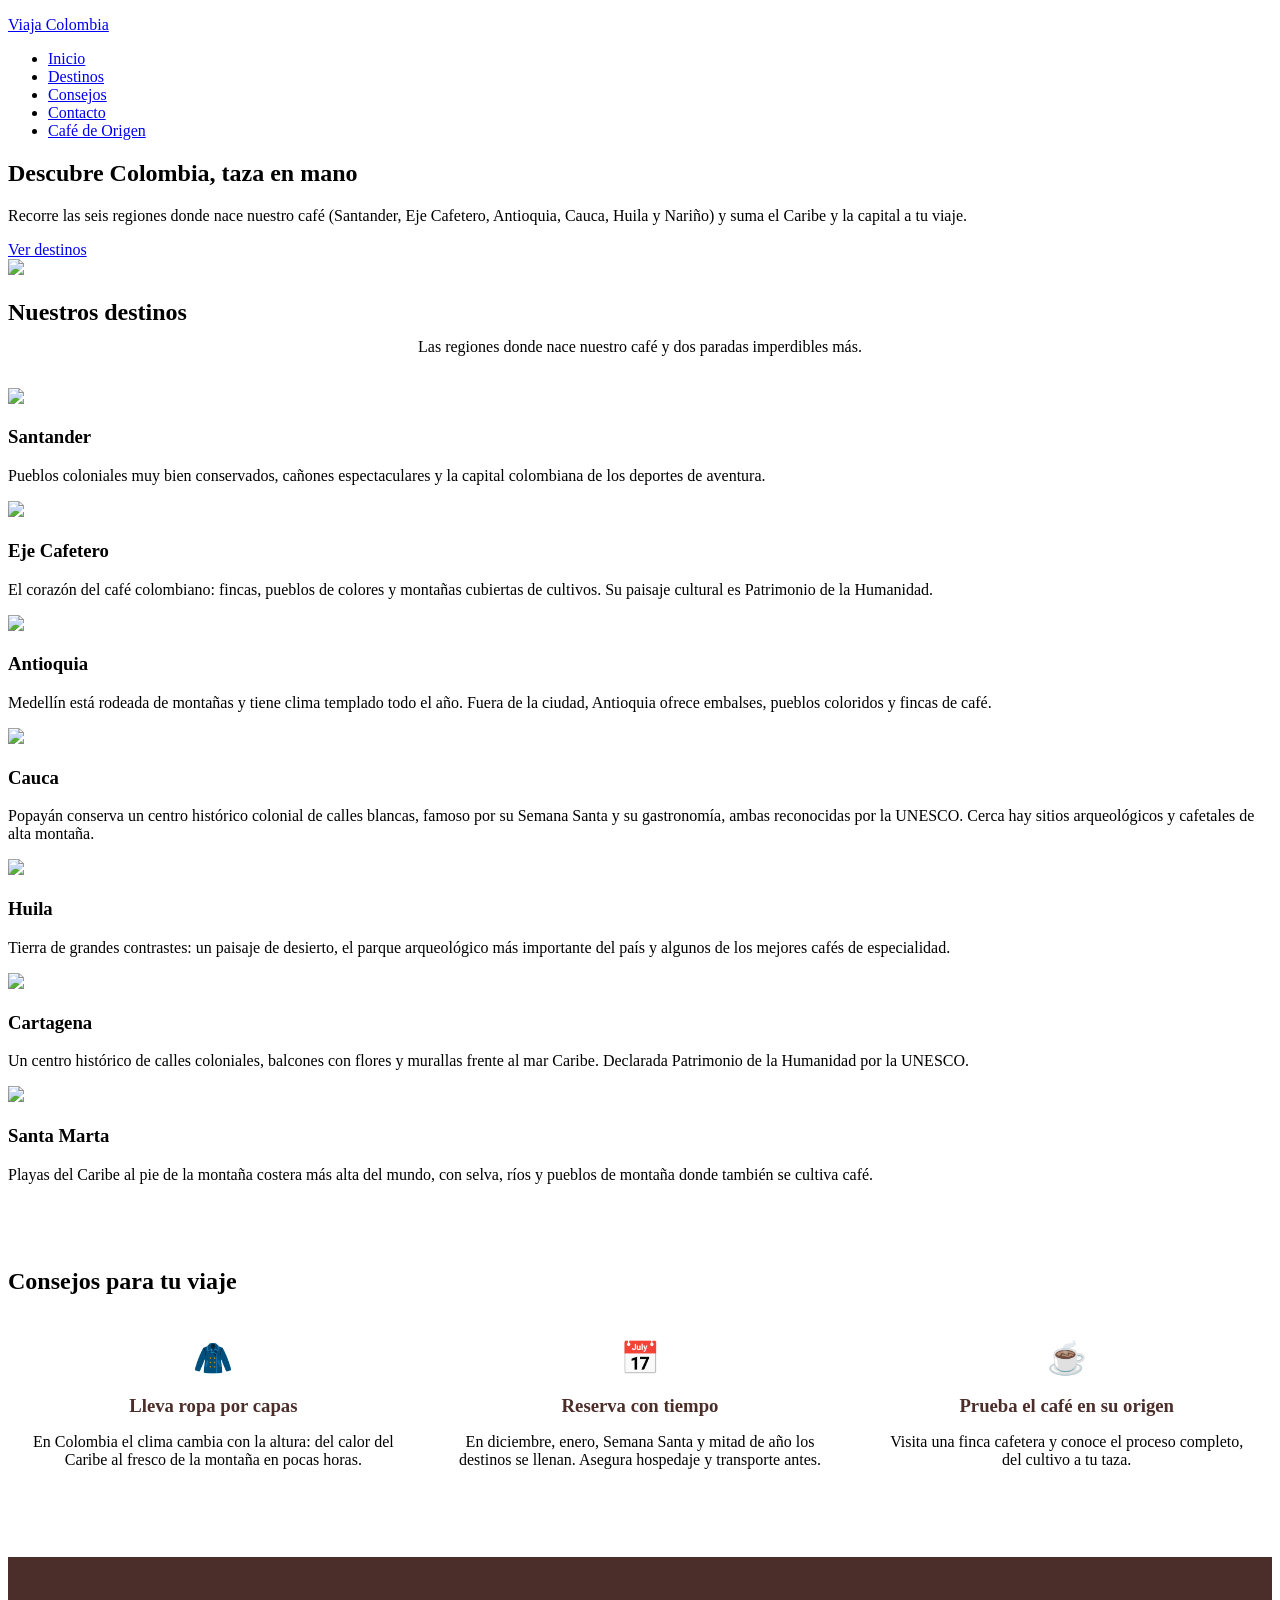
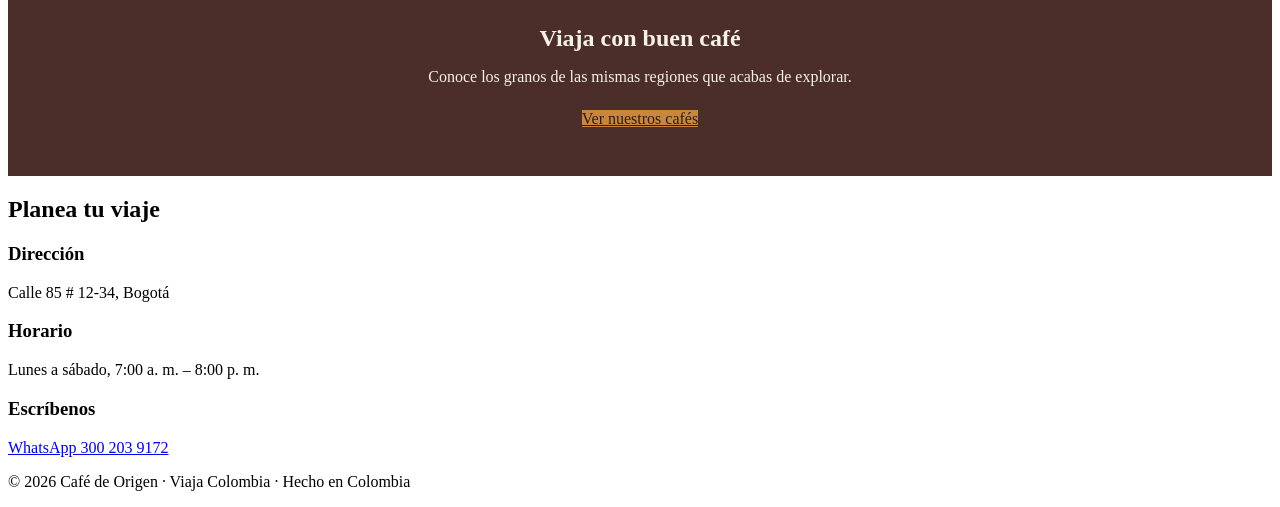
==== index.html @ 2567d195 "Add files via upload" ====
<!DOCTYPE html>
<html lang="es">
<head>
    <meta charset="UTF-8">
    <meta name="viewport" content="width=device-width, initial-scale=1.0">
    <meta name="description" content="Destinos para viajar por Colombia: las seis regiones cafeteras, el Caribe y la capital.">
    <title>Viaja Colombia | Café de Origen</title>
    <link rel="stylesheet" href="../css/styles.css">
    <link rel="stylesheet" href="styles1.css">
</head>
<body>

    <p class="mensaje"></p>

    <header class="header">
        <div class="contenedor header__contenido">
            <a href="#inicio" class="logo">Viaja Colombia</a>
            <nav aria-label="Principal">
                <ul class="nav__lista">
                    <li><a href="#inicio">Inicio</a></li>
                    <li><a href="#destinos">Destinos</a></li>
                    <li><a href="#consejos">Consejos</a></li>
                    <li><a href="#contacto">Contacto</a></li>
                    <li><a href="../index.html" class="nav__destacado">Café de Origen</a></li>
                </ul>
            </nav>
        </div>
    </header>

    <main>

        <section class="hero" id="inicio">
            <div class="contenedor hero__contenido">
                <div class="hero__texto">
                    <h1>Descubre Colombia, taza en mano</h1>
                    <p>Recorre las seis regiones donde nace nuestro café (Santander, Eje Cafetero, Antioquia, Cauca, Huila y Nariño) y suma el Caribe y la capital a tu viaje.</p>
                    <a href="#destinos" class="boton">Ver destinos</a>
                </div>
                <img class="hero__imagen" src="/img/vc-banner.png">
            </div>
        </section>

        <section class="productos" id="destinos">
            <div class="contenedor">
                <h2>Nuestros destinos</h2>
                <p class="intro">Las regiones donde nace nuestro café y dos paradas imperdibles más.</p>
                <div class="tarjetas">
                    
                    <article class="tarjeta">
                        <img src="/img/vc-santander.jpg">
                        <div class="tarjeta__cuerpo">
                            <h3>Santander</h3>
                            <p>Pueblos coloniales muy bien conservados, cañones espectaculares y la capital colombiana de los deportes de aventura.</p>
                        </div>
                    </article>

                    
                    <article class="tarjeta">
                        <img src="/img/vc-eje-cafetero.jpg">
                        <div class="tarjeta__cuerpo">
                            <h3>Eje Cafetero</h3>
                            <p>El corazón del café colombiano: fincas, pueblos de colores y montañas cubiertas de cultivos. Su paisaje cultural es Patrimonio de la Humanidad.</p>
                        </div>
                    </article>

                    <article class="tarjeta">
                        <img src="/img/vc-antioquia.jpg">
                        <div class="tarjeta__cuerpo">
                            <h3>Antioquia</h3>
                            <p>Medellín está rodeada de montañas y tiene clima templado todo el año. Fuera de la ciudad, Antioquia ofrece embalses, pueblos coloridos y fincas de café.</p>
                        </div>
                    </article>                

                    <article class="tarjeta">
                        <img src="/img/vc-cauca.jpg">
                        <div class="tarjeta__cuerpo">
                            <h3>Cauca</h3>
                            <p>Popayán conserva un centro histórico colonial de calles blancas, famoso por su Semana Santa y su gastronomía, ambas reconocidas por la UNESCO. Cerca hay sitios arqueológicos y cafetales de alta montaña.</p>
                        </div>
                    </article>

                    <article class="tarjeta">
                        <img src="/img/vc-huila.jpg">
                        <div class="tarjeta__cuerpo">
                            <h3>Huila</h3>
                            <p>Tierra de grandes contrastes: un paisaje de desierto, el parque arqueológico más importante del país y algunos de los mejores cafés de especialidad.</p>
                        </div>
                    </article>

                    <article class="tarjeta">
                        <img src="/img/vc-cartagena.jpg">
                        <div class="tarjeta__cuerpo">
                            <h3>Cartagena</h3>
                            <p>Un centro histórico de calles coloniales, balcones con flores y murallas frente al mar Caribe. Declarada Patrimonio de la Humanidad por la UNESCO.</p>
                        </div>
                    </article>

                    <article class="tarjeta">
                        <img src="/img/vc-santa-marta.jpg">
                        <div class="tarjeta__cuerpo">
                            <h3>Santa Marta</h3>
                            <p>Playas del Caribe al pie de la montaña costera más alta del mundo, con selva, ríos y pueblos de montaña donde también se cultiva café.</p>
                        </div>
                    </article>

                </div>
            </div>
        </section>

        <section class="consejos" id="consejos">
            <div class="contenedor">
                <h2>Consejos para tu viaje</h2>
                <div class="consejos__grid">
                    <div class="consejo">
                        <span class="consejo__icono" aria-hidden="true">🧥</span>
                        <h3>Lleva ropa por capas</h3>
                        <p>En Colombia el clima cambia con la altura: del calor del Caribe al fresco de la montaña en pocas horas.</p>
                    </div>
                    <div class="consejo">
                        <span class="consejo__icono" aria-hidden="true">📅</span>
                        <h3>Reserva con tiempo</h3>
                        <p>En diciembre, enero, Semana Santa y mitad de año los destinos se llenan. Asegura hospedaje y transporte antes.</p>
                    </div>
                    <div class="consejo">
                        <span class="consejo__icono" aria-hidden="true">☕</span>
                        <h3>Prueba el café en su origen</h3>
                        <p>Visita una finca cafetera y conoce el proceso completo, del cultivo a tu taza.</p>
                    </div>
                </div>
            </div>
        </section>

        <section class="cta">
            <div class="contenedor">
                <h2>Viaja con buen café</h2>
                <p>Conoce los granos de las mismas regiones que acabas de explorar.</p>
                <a href="../index.html#productos" class="boton boton--claro">Ver nuestros cafés</a>
            </div>
        </section>

        <section class="contacto" id="contacto">
            <div class="contenedor">
                <h2>Planea tu viaje</h2>
                <div class="contacto__grid">
                    <div class="contacto__bloque">
                        <h3>Dirección</h3>
                        <p>Calle 85 # 12-34, Bogotá</p>
                    </div>
                    <div class="contacto__bloque">
                        <h3>Horario</h3>
                        <p>Lunes a sábado, 7:00 a. m. – 8:00 p. m.</p>
                    </div>
                    <div class="contacto__bloque">
                        <h3>Escríbenos</h3>
                        <p><a href="https://wa.me/573002039172">WhatsApp 300 203 9172</a></p>
                    </div>
                </div>
            </div>
        </section>

    </main>

    <footer class="footer">
        <p>© 2026 Café de Origen · Viaja Colombia · Hecho en Colombia</p>
    </footer>

</body>
</html>
---- styles1.css ----
/* ==========================================================
   Estilos propios de Viaja Colombia.
   Esta página reutiliza ../css/styles.css (header, hero,
   tarjetas, contacto y footer); aquí solo va lo nuevo.
   ========================================================== */

.intro {
    text-align: center;
    max-width: 700px;
    margin: -0.5rem auto 2rem;
}

/* ===== Tarjetas de destinos ===== */
.tarjetas {
    align-items: start; /* una tarjeta abierta no estira a las demás */
}

.etiqueta {
    display: inline-block;
    background-color: #c8873d;
    color: #2b1d1a;
    font-size: 0.75rem;
    font-weight: 700;
    padding: 0.15rem 0.75rem;
    border-radius: 999px;
    margin-bottom: 0.5rem;
}

.dato {
    display: block;
    margin-top: 0.75rem;
    font-size: 0.9rem;
    font-weight: 700;
    color: #2f5d50;
}

.tarjeta details {
    margin-top: 1rem;
}

.tarjeta summary.boton {
    cursor: pointer;
    list-style: none;
}

.tarjeta summary.boton::-webkit-details-marker {
    display: none;
}

.tarjeta summary:focus-visible {
    outline: 3px solid #c8873d;
    outline-offset: 2px;
}

.tarjeta__detalle {
    margin-top: 1rem;
}

.tarjeta__detalle p {
    margin-bottom: 0.5rem;
}

.tarjeta__detalle ul {
    list-style: disc;
    padding-left: 1.25rem;
    margin-bottom: 0.75rem;
}

.tarjeta__detalle li {
    margin-bottom: 0.25rem;
}

.enlace-cafe {
    color: #2f5d50;
    font-weight: 700;
    text-decoration: underline;
}

/* ===== Consejos (móvil: 1 columna) ===== */
.consejos {
    padding: 3rem 0;
}

.consejos__grid {
    display: flex;
    flex-direction: column;
    gap: 1rem;
}

.consejo {
    background-color: #ffffff;
    padding: 1.5rem;
    border-radius: 1rem;
    text-align: center;
}

.consejo__icono {
    display: block;
    font-size: 2rem;
    margin-bottom: 0.5rem;
}

.consejo h3 {
    color: #4b2e2a;
    margin-bottom: 0.25rem;
}

/* ===== Llamada a la acción ===== */
.cta {
    background-color: #4b2e2a;
    color: #f7f1e8;
    text-align: center;
    padding: 3rem 0;
}

.cta h2 {
    color: #f7f1e8;
    margin-bottom: 0.75rem;
}

.cta p {
    margin-bottom: 1.5rem;
}

.boton--claro {
    background-color: #c8873d;
    color: #2b1d1a;
}

/* ===== Tablet (768px en adelante) ===== */
@media (min-width: 768px) {
    .consejos__grid {
        flex-direction: row;
    }

    .consejo {
        flex: 1;
    }
}
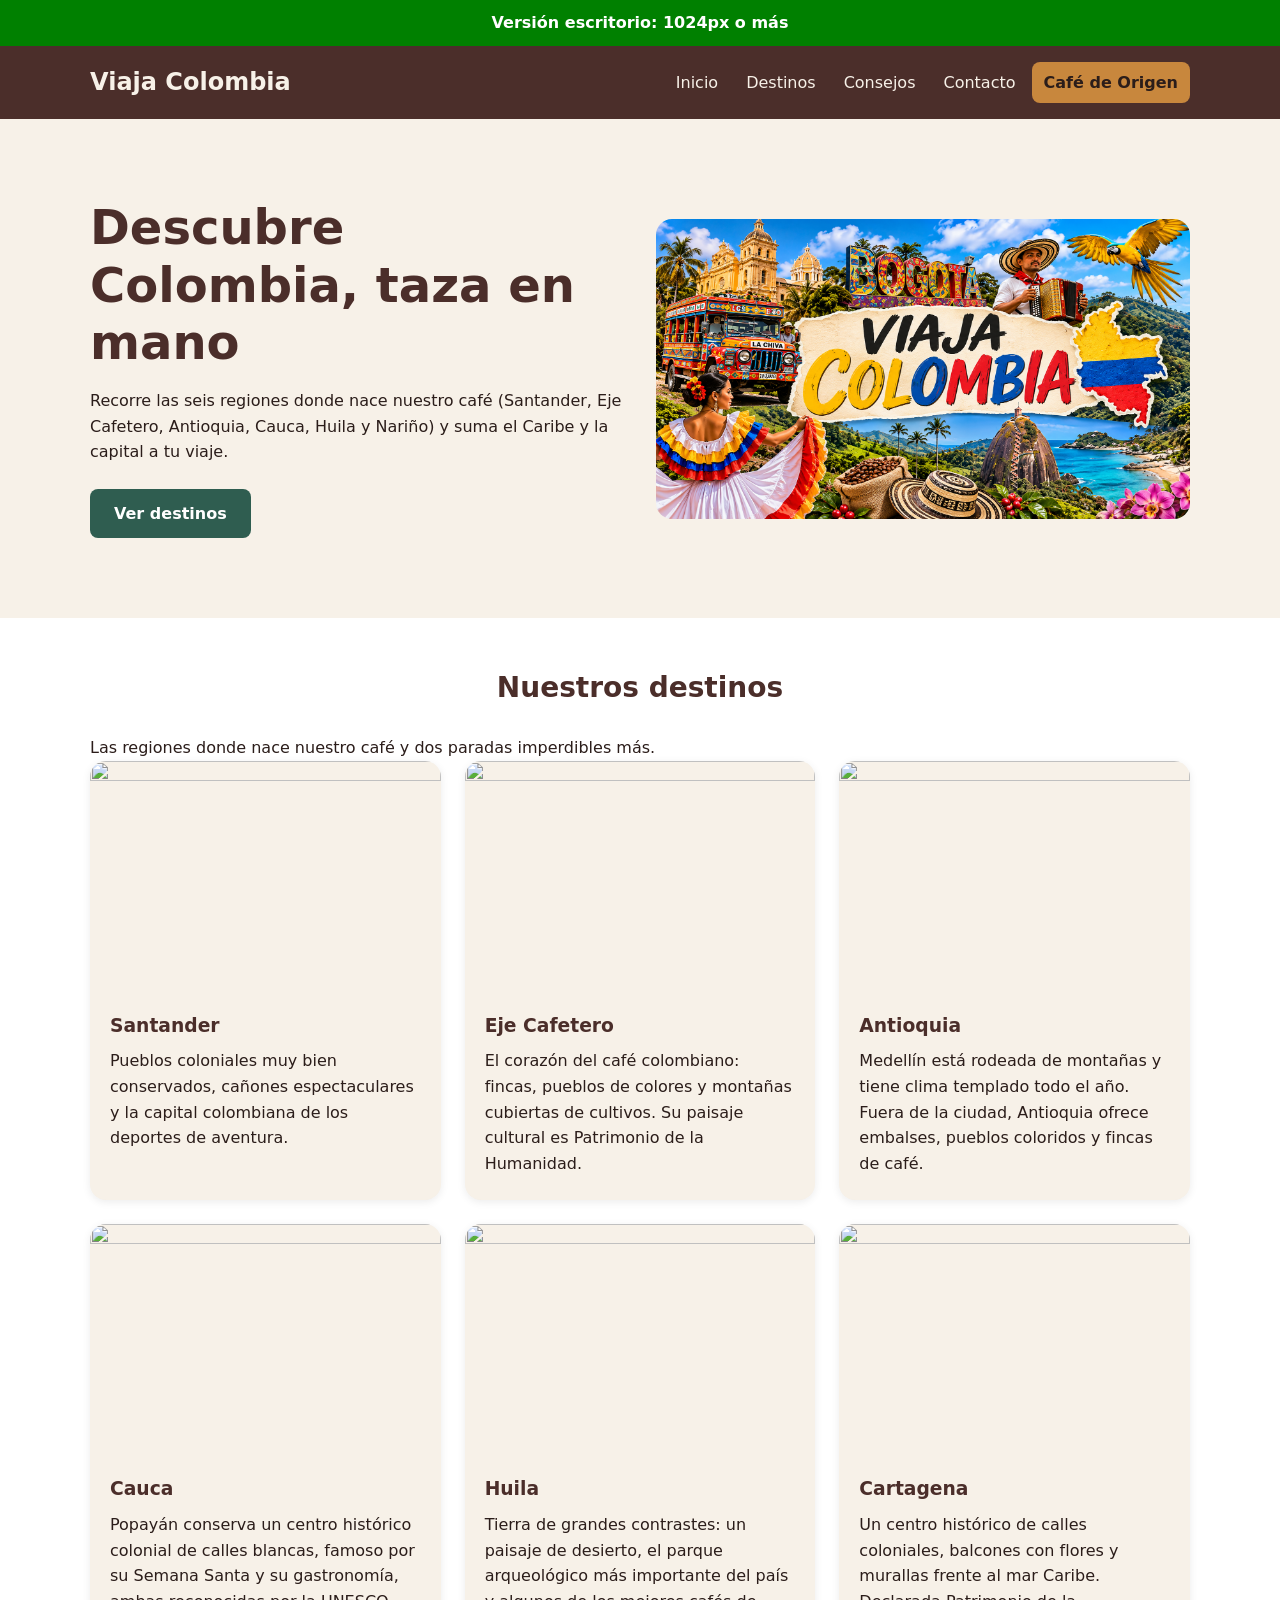
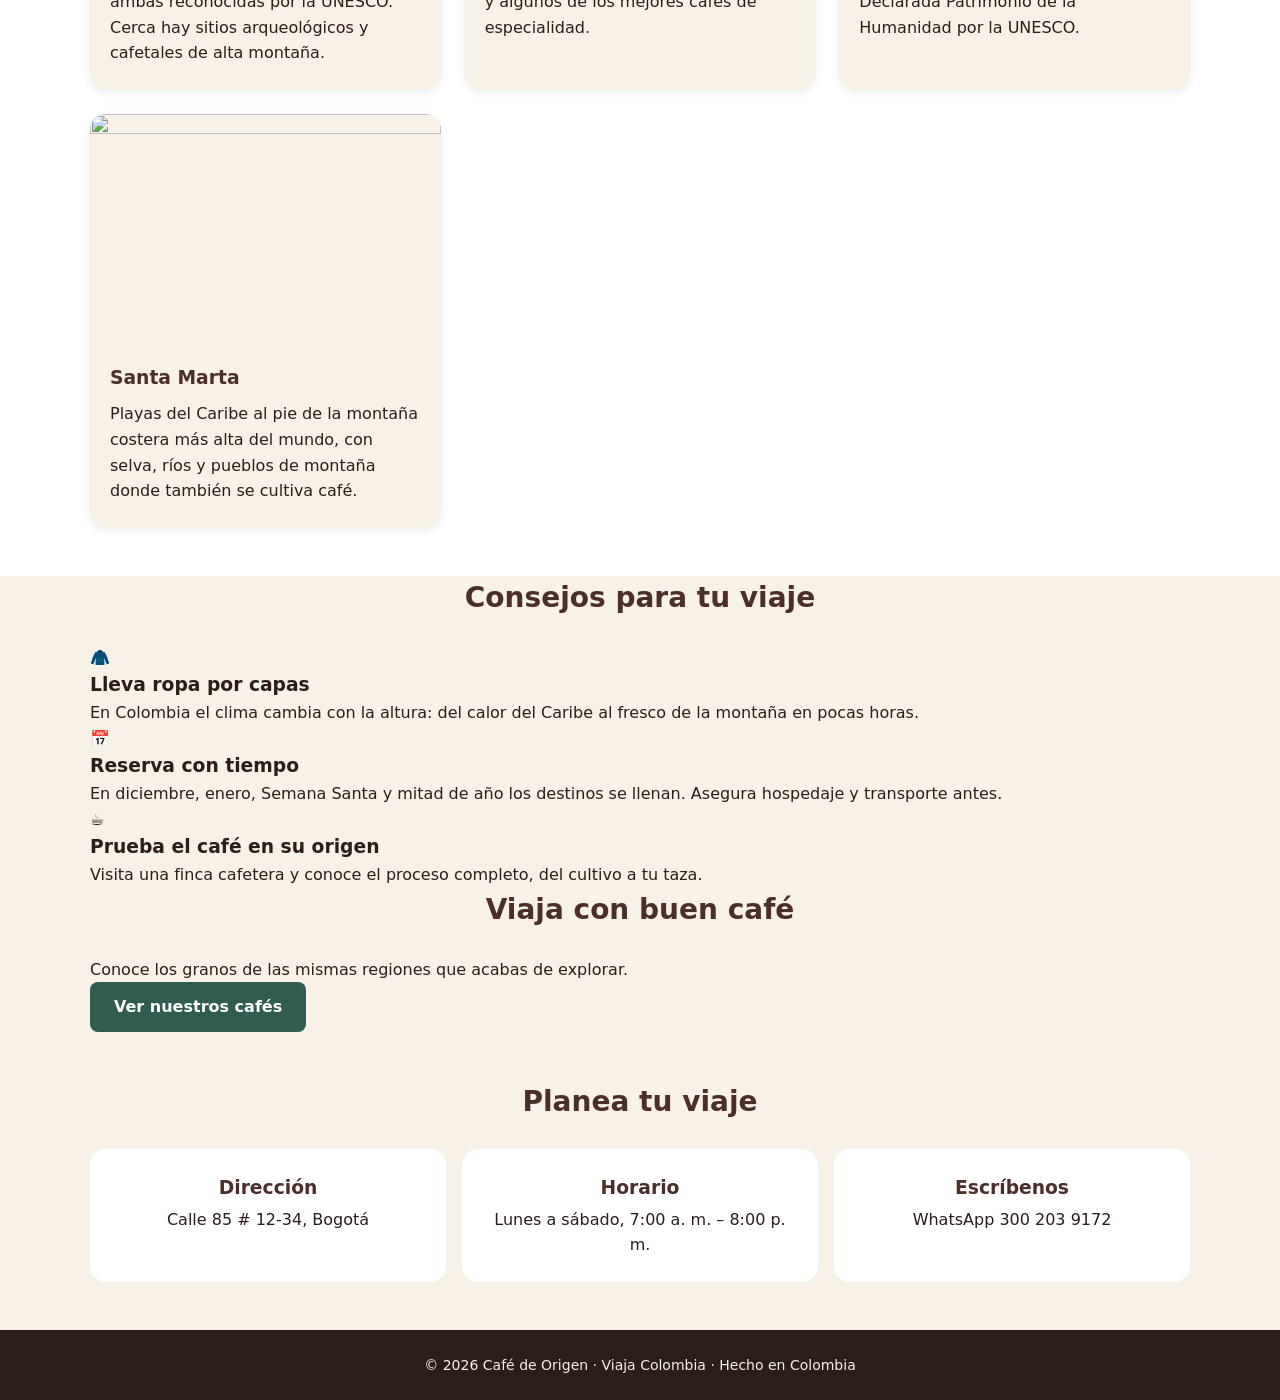
==== commit 6c7c0eda: "primer arreglo" ====
--- a/index.html
+++ b/index.html
@@ -5,8 +5,7 @@
     <meta name="viewport" content="width=device-width, initial-scale=1.0">
     <meta name="description" content="Destinos para viajar por Colombia: las seis regiones cafeteras, el Caribe y la capital.">
     <title>Viaja Colombia | Café de Origen</title>
-    <link rel="stylesheet" href="../css/styles.css">
-    <link rel="stylesheet" href="styles1.css">
+    <link rel="stylesheet" href="styles.css">
 </head>
 <body>
 
@@ -21,7 +20,7 @@
                     <li><a href="#destinos">Destinos</a></li>
                     <li><a href="#consejos">Consejos</a></li>
                     <li><a href="#contacto">Contacto</a></li>
-                    <li><a href="../index.html" class="nav__destacado">Café de Origen</a></li>
+                    <li><a href="index.html" class="nav__destacado">Café de Origen</a></li>
                 </ul>
             </nav>
         </div>
@@ -36,7 +35,7 @@
                     <p>Recorre las seis regiones donde nace nuestro café (Santander, Eje Cafetero, Antioquia, Cauca, Huila y Nariño) y suma el Caribe y la capital a tu viaje.</p>
                     <a href="#destinos" class="boton">Ver destinos</a>
                 </div>
-                <img class="hero__imagen" src="/img/vc-banner.png">
+                <img class="hero__imagen" src="vc-banner.png">
             </div>
         </section>
 
--- a/styles.css
+++ b/styles.css
@@ -0,0 +1,285 @@
+/* ===== PASO 3: Reset y box-sizing ===== */
+* {
+    box-sizing: border-box;
+    margin: 0;
+    padding: 0;
+}
+
+/* ===== PASO 4: Tipografía base con unidades relativas ===== */
+html {
+    font-size: 100%; /* 1rem = 16px */
+    scroll-behavior: smooth;
+}
+
+body {
+    font-family: system-ui, "Segoe UI", Roboto, Arial, sans-serif;
+    font-size: 1rem;
+    line-height: 1.6;
+    color: #2b1d1a;
+    background-color: #f7f1e8;
+}
+
+a {
+    color: inherit;
+    text-decoration: none;
+}
+
+ul {
+    list-style: none;
+}
+
+h2 {
+    font-size: 1.75rem;
+    color: #4b2e2a;
+    text-align: center;
+    margin-bottom: 1.5rem;
+}
+
+/* ===== PASO 5: Imágenes fluidas ===== */
+img {
+    max-width: 100%;
+    height: auto;
+    display: block;
+}
+
+/* ===== PASO 6: Contenedor ===== */
+.contenedor {
+    width: 90%;
+    max-width: 1100px;
+    margin: 0 auto;
+}
+
+/* ===== Aviso de tamaño de pantalla (móvil) ===== */
+.mensaje {
+    padding: 10px;
+    text-align: center;
+    font-weight: bold;
+    background-color: red;
+    color: white;
+}
+
+.mensaje::after {
+    content: "Versión celular: menos de 768px";
+}
+
+/* ===== PASO 7: Encabezado y menú (móvil) ===== */
+.header {
+    background-color: #4b2e2a;
+    color: #f7f1e8;
+    padding: 1rem 0;
+}
+
+.header__contenido {
+    display: flex;
+    flex-direction: column;
+    align-items: center;
+    gap: 1rem;
+}
+
+.logo {
+    font-size: 1.5rem;
+    font-weight: 700;
+}
+
+.nav__lista {
+    display: flex;
+    flex-direction: column;
+    align-items: center;
+    gap: 0.5rem;
+}
+
+.nav__lista a {
+    display: block;
+    padding: 0.5rem 1rem;
+    border-radius: 0.5rem;
+}
+
+.nav__lista a:hover {
+    background-color: rgba(255, 255, 255, 0.15);
+}
+
+.nav__destacado {
+    background-color: #c8873d;
+    color: #2b1d1a;
+    font-weight: 700;
+}
+
+/* ===== PASO 8: Hero (móvil) ===== */
+.hero {
+    padding: 3rem 0;
+}
+
+.hero__contenido {
+    display: grid;
+    gap: 2rem;
+}
+
+.hero h1 {
+    font-size: 2rem;
+    line-height: 1.2;
+    color: #4b2e2a;
+    margin-bottom: 1rem;
+}
+
+.hero p {
+    margin-bottom: 1.5rem;
+}
+
+.boton {
+    display: inline-block;
+    background-color: #2f5d50;
+    color: #ffffff;
+    padding: 0.75rem 1.5rem;
+    border-radius: 0.5rem;
+    font-weight: 700;
+}
+
+.hero__imagen {
+    border-radius: 1rem;
+}
+
+/* ===== PASO 9: Tarjetas de productos (móvil: 1 columna) ===== */
+.productos {
+    background-color: #ffffff;
+    padding: 3rem 0;
+}
+
+.tarjetas {
+    display: grid;
+    grid-template-columns: 1fr;
+    gap: 1.5rem;
+}
+
+.tarjeta {
+    background-color: #f7f1e8;
+    border-radius: 1rem;
+    overflow: hidden;
+    box-shadow: 0 2px 8px rgba(0, 0, 0, 0.08);
+}
+
+/* Todas las fotos de las tarjetas con la misma proporción */
+.tarjeta img {
+    width: 100%;
+    aspect-ratio: 3 / 2;
+    object-fit: cover;
+}
+
+.tarjeta__cuerpo {
+    padding: 1rem 1.25rem 1.5rem;
+}
+
+.tarjeta h3 {
+    color: #4b2e2a;
+    margin-bottom: 0.5rem;
+}
+
+.precio {
+    display: block;
+    margin-top: 0.75rem;
+    font-weight: 700;
+    color: #2f5d50;
+}
+
+/* ===== PASO 10: Contacto y pie de página (móvil) ===== */
+.contacto {
+    padding: 3rem 0;
+}
+
+.contacto__grid {
+    display: flex;
+    flex-direction: column;
+    gap: 1rem;
+}
+
+.contacto__bloque {
+    background-color: #ffffff;
+    padding: 1.5rem;
+    border-radius: 1rem;
+    text-align: center;
+}
+
+.contacto__bloque h3 {
+    color: #4b2e2a;
+    margin-bottom: 0.25rem;
+}
+
+.footer {
+    background-color: #2b1d1a;
+    color: #f7f1e8;
+    text-align: center;
+    padding: 1.5rem 0;
+    font-size: 0.875rem;
+}
+
+/* ==========================================================
+   BLOQUE 2: MEDIA QUERIES PARA TABLET Y ESCRITORIO
+   ========================================================== */
+
+/* ===== PASO 12: Tablet (768px en adelante) ===== */
+@media (min-width: 768px) {
+    .mensaje {
+        background-color: orange;
+    }
+
+    .mensaje::after {
+        content: "Versión tablet: 768px a 1023px";
+    }
+
+    .header__contenido {
+        flex-direction: row;
+        justify-content: space-between;
+    }
+
+    .nav__lista {
+        flex-direction: row;
+        gap: 0.25rem;
+    }
+
+    .nav__lista a {
+        padding: 0.5rem 0.75rem;
+    }
+
+    .hero h1 {
+        font-size: 2.5rem;
+    }
+
+    .tarjetas {
+        grid-template-columns: repeat(2, 1fr);
+    }
+
+    .contacto__grid {
+        flex-direction: row;
+    }
+
+    .contacto__bloque {
+        flex: 1;
+    }
+}
+
+/* ===== PASO 13: Escritorio (1024px en adelante) ===== */
+@media (min-width: 1024px) {
+    .mensaje {
+        background-color: green;
+    }
+
+    .mensaje::after {
+        content: "Versión escritorio: 1024px o más";
+    }
+
+    .hero {
+        padding: 5rem 0;
+    }
+
+    .hero__contenido {
+        grid-template-columns: 1fr 1fr;
+        align-items: center;
+    }
+
+    .hero h1 {
+        font-size: 3rem;
+    }
+
+    .tarjetas {
+        grid-template-columns: repeat(3, 1fr);
+    }
+}
